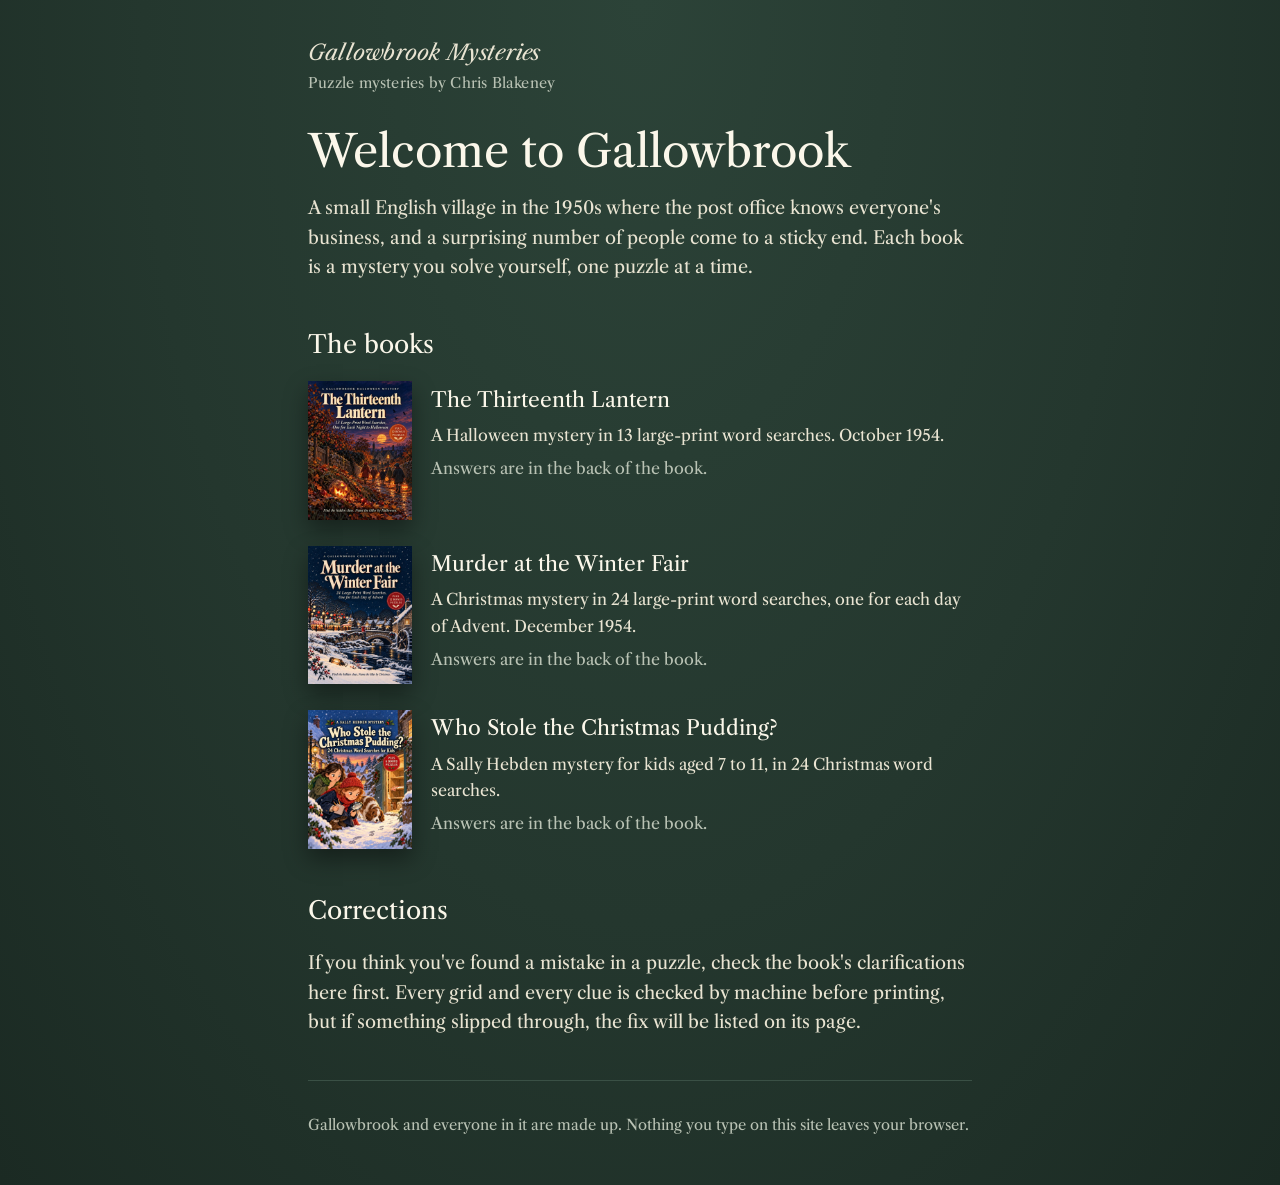
==== index.html @ ea24b93e "Add the Gallowbrook Mysteries hub page Static companion site for the Gallowbrook puzzle mysteries: a" ====
<!doctype html><html lang="en"><head><meta charset="utf-8"><meta name="viewport" content="width=device-width,initial-scale=1">
<title>Gallowbrook Mysteries</title><meta name="description" content="Check your answers, clarifications and news for the Gallowbrook puzzle mysteries by Chris Blakeney.">
<link rel="preconnect" href="https://fonts.googleapis.com"><link rel="preconnect" href="https://fonts.gstatic.com" crossorigin><link href="https://fonts.googleapis.com/css2?family=Courier+Prime:wght@400;700&family=Libre+Caslon+Text:ital,wght@0,400;1,400&display=swap" rel="stylesheet"><link rel="stylesheet" href="assets/site.css"></head><body>
<div class="wrap"><header class="mast"><a href="index.html"><span class="wordmark">Gallowbrook Mysteries<small>Puzzle mysteries by Chris Blakeney</small></span></a></header>
<main><section class="section"><h1 style="font-weight:400;font-size:clamp(2rem,6vw,2.8rem);line-height:1.1;margin:.5rem 0 1rem;color:#fbf7ea">Welcome to Gallowbrook</h1>
<p>A small English village in the 1950s where the post office knows everyone's business, and a surprising number of people come to a sticky end. Each book is a mystery you solve yourself, one puzzle at a time.</p></section>
<section class="section"><h2>The books</h2><div class="books"><article class="book"><img src="assets/thirteenth-lantern.jpg" alt="Cover of The Thirteenth Lantern" width="300" height="400">
<div><h3>The Thirteenth Lantern</h3><p>A Halloween mystery in 13 large-print word searches. October 1954.</p><p class="links"><span class="muted">Answers are in the back of the book.</span></p></div></article><article class="book"><img src="assets/winter-fair.jpg" alt="Cover of Murder at the Winter Fair" width="300" height="400">
<div><h3>Murder at the Winter Fair</h3><p>A Christmas mystery in 24 large-print word searches, one for each day of Advent. December 1954.</p><p class="links"><span class="muted">Answers are in the back of the book.</span></p></div></article><article class="book"><img src="assets/christmas-pudding.jpg" alt="Cover of Who Stole the Christmas Pudding?" width="300" height="400">
<div><h3>Who Stole the Christmas Pudding?</h3><p>A Sally Hebden mystery for kids aged 7 to 11, in 24 Christmas word searches.</p><p class="links"><span class="muted">Answers are in the back of the book.</span></p></div></article></div></section>
<section class="section"><h2>Corrections</h2><p>If you think you've found a mistake in a puzzle, check the book's clarifications here first. Every grid and every clue is checked by machine before printing, but if something slipped through, the fix will be listed on its page.</p></section></main>
<footer>Gallowbrook and everyone in it are made up. Nothing you type on this site leaves your browser.</footer></div></body></html>
---- assets/site.css ----
:root {
  --felt: #24372e;        /* post-office counter baize */
  --felt-deep: #1b2a23;
  --buff: #ede1bf;        /* telegram form */
  --buff-edge: #d9c99c;
  --ink: #1f2b45;         /* blue-black fountain-pen ink */
  --ink-soft: #4a5570;
  --stamp: #a8261f;       /* rubber-stamp red */
  --strip: #f7f1de;       /* pasted tape strips */
  --on-felt: #e9e4d2;
  --on-felt-soft: #b9c2b4;
  --serif: "Libre Caslon Text", Georgia, "Times New Roman", serif;
  --type: "Courier Prime", "Courier New", monospace;
}
* { box-sizing: border-box; }
html { -webkit-text-size-adjust: 100%; }
body {
  margin: 0; background: var(--felt); color: var(--on-felt);
  font-family: var(--serif); font-size: 1.125rem; line-height: 1.65;
  background-image: radial-gradient(ellipse at 50% 0%, #2c4338 0%, var(--felt) 55%, var(--felt-deep) 100%);
  min-height: 100vh;
}
a { color: inherit; text-underline-offset: .18em; }
a:focus-visible, button:focus-visible, input:focus-visible { outline: 3px solid #f2c94c; outline-offset: 3px; }
.wrap { max-width: 44rem; margin: 0 auto; padding: 0 1.25rem; }

/* masthead */
.mast { padding: 2.2rem 0 1.4rem; }
.mast a { text-decoration: none; }
.wordmark { font-style: italic; font-size: 1.35rem; letter-spacing: .01em; color: var(--on-felt); }
.wordmark small { display: block; font-style: normal; font-size: .9rem; color: var(--on-felt-soft); margin-top: .1rem; }

/* case header */
.case-head { display: grid; grid-template-columns: 9.5rem 1fr; gap: 1.6rem; align-items: end; margin: 1rem 0 2.2rem; }
.case-head img { width: 100%; height: auto; display: block; box-shadow: 0 14px 30px rgba(0,0,0,.45); }
.case-head h1 { font-weight: 400; font-size: clamp(2rem, 6vw, 2.9rem); line-height: 1.08; margin: 0 0 .5rem; color: #fbf7ea; }
.case-head p { margin: 0; color: var(--on-felt-soft); max-width: 32rem; }
@media (max-width: 34rem) { .case-head { grid-template-columns: 6.5rem 1fr; gap: 1rem; } }

/* the telegram form */
.telegram {
  background: var(--buff); color: var(--ink); position: relative;
  padding: 1.5rem 1.5rem 1.8rem; margin: 0 0 2.5rem;
  border: 1px solid var(--buff-edge);
  box-shadow: 0 1px 0 #fff8 inset, 0 22px 40px rgba(0,0,0,.35);
}
.telegram::before { /* the printed rule along the top of a telegram form */
  content: ""; position: absolute; left: 1.5rem; right: 1.5rem; top: 3.6rem; border-top: 2px solid var(--ink); opacity: .75;
}
.tg-title { font-family: var(--serif); font-size: 1.6rem; letter-spacing: .32em; margin: 0 0 1.4rem; text-align: center; }
.tg-to { font-family: var(--type); font-size: 1rem; margin: 0 0 1.2rem; color: var(--ink-soft); }
.tg-to b { color: var(--ink); font-weight: 700; }
.field { margin: 0 0 1.1rem; }
.field label { display: block; font-size: 1rem; margin-bottom: .3rem; }
.field input {
  width: 100%; font: 700 1.25rem/1.3 var(--type); color: var(--ink); background: transparent;
  border: 0; border-bottom: 2px dotted var(--ink); padding: .35rem .1rem; border-radius: 0;
}
.field input::placeholder { color: #8d8a7c; font-weight: 400; }
.field .help { font-size: .92rem; color: var(--ink-soft); margin-top: .3rem; }
button.send {
  margin-top: .4rem; font: 700 1.05rem var(--type); letter-spacing: .04em; cursor: pointer;
  background: var(--ink); color: var(--buff); border: 0; padding: .85rem 1.3rem; min-height: 48px;
}
button.send:hover { background: #2c3c60; }

/* reply strips */
.reply { margin-top: 1.6rem; }
.reply[hidden] { display: none; }
.strip {
  display: inline; background: var(--strip); box-decoration-break: clone; -webkit-box-decoration-break: clone;
  font: 700 1.05rem/2.15 var(--type); letter-spacing: .03em; padding: .18rem .45rem; color: var(--ink);
  box-shadow: 0 1px 2px rgba(0,0,0,.18);
}
.reply p { margin: 0 0 .7rem; }
.stamp {
  display: inline-block; margin-top: 1rem; transform: rotate(-4deg);
  border: 3px solid var(--stamp); color: var(--stamp); font: 700 1.3rem var(--type); letter-spacing: .12em;
  padding: .25rem .8rem; opacity: .9;
}
.epilogue { margin-top: 1.6rem; font-family: var(--serif); font-size: 1.12rem; line-height: 1.75; color: var(--ink); }
.epilogue h2 { font-weight: 400; font-size: 1.5rem; margin: 0 0 .8rem; }
.epilogue p { margin: 0 0 1rem; }

/* prose sections on the felt */
.section { margin: 0 0 2.6rem; }
.section h2 { font-weight: 400; font-size: 1.55rem; margin: 0 0 .8rem; color: #fbf7ea; }
.section p, .section li { color: var(--on-felt); }
.section ul { padding-left: 1.2rem; }
.section li { margin-bottom: .55rem; }
.muted { color: var(--on-felt-soft); }

/* book list on the hub */
.books { display: grid; gap: 1.6rem; margin: 1rem 0 2.6rem; }
.book { display: grid; grid-template-columns: 6.5rem 1fr; gap: 1.2rem; align-items: start; }
.book img { width: 100%; height: auto; box-shadow: 0 10px 22px rgba(0,0,0,.4); }
.book h3 { font-weight: 400; font-size: 1.3rem; margin: .1rem 0 .3rem; color: #fbf7ea; }
.book p { margin: 0 0 .4rem; font-size: 1rem; }
.book .links a { margin-right: 1rem; font-size: 1rem; }

footer { padding: 2rem 0 3rem; font-size: .92rem; color: var(--on-felt-soft); border-top: 1px solid #3a5045; }

@media (prefers-reduced-motion: no-preference) {
  .reply.arrive p { animation: tape .4s ease-out both; }
  .reply.arrive p:nth-child(2) { animation-delay: .25s; }
  .reply.arrive p:nth-child(3) { animation-delay: .5s; }
  @keyframes tape { from { opacity: 0; transform: translateY(-4px); } to { opacity: 1; transform: none; } }
}
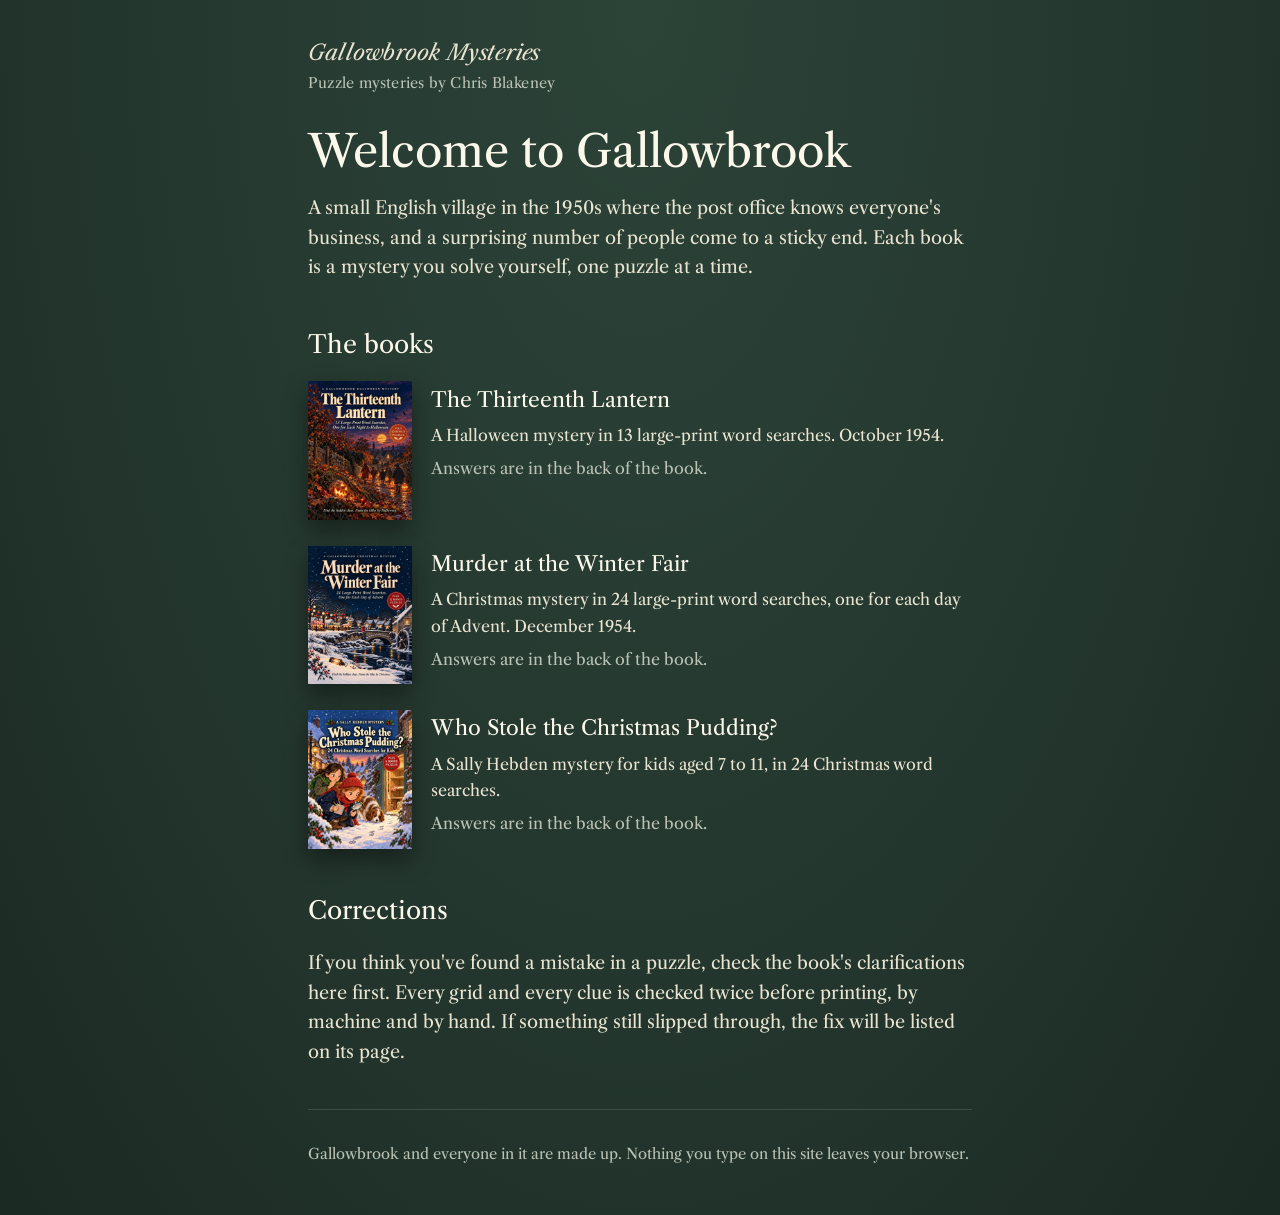
==== commit fa556d36: "Say puzzles are checked by machine and by hand Co-Authored-By: Claude Opus 5.5 <noreply@anthropic.co" ====
--- a/index.html
+++ b/index.html
@@ -8,5 +8,5 @@
 <div><h3>The Thirteenth Lantern</h3><p>A Halloween mystery in 13 large-print word searches. October 1954.</p><p class="links"><span class="muted">Answers are in the back of the book.</span></p></div></article><article class="book"><img src="assets/winter-fair.jpg" alt="Cover of Murder at the Winter Fair" width="300" height="400">
 <div><h3>Murder at the Winter Fair</h3><p>A Christmas mystery in 24 large-print word searches, one for each day of Advent. December 1954.</p><p class="links"><span class="muted">Answers are in the back of the book.</span></p></div></article><article class="book"><img src="assets/christmas-pudding.jpg" alt="Cover of Who Stole the Christmas Pudding?" width="300" height="400">
 <div><h3>Who Stole the Christmas Pudding?</h3><p>A Sally Hebden mystery for kids aged 7 to 11, in 24 Christmas word searches.</p><p class="links"><span class="muted">Answers are in the back of the book.</span></p></div></article></div></section>
-<section class="section"><h2>Corrections</h2><p>If you think you've found a mistake in a puzzle, check the book's clarifications here first. Every grid and every clue is checked by machine before printing, but if something slipped through, the fix will be listed on its page.</p></section></main>
+<section class="section"><h2>Corrections</h2><p>If you think you've found a mistake in a puzzle, check the book's clarifications here first. Every grid and every clue is checked twice before printing, by machine and by hand. If something still slipped through, the fix will be listed on its page.</p></section></main>
 <footer>Gallowbrook and everyone in it are made up. Nothing you type on this site leaves your browser.</footer></div></body></html>
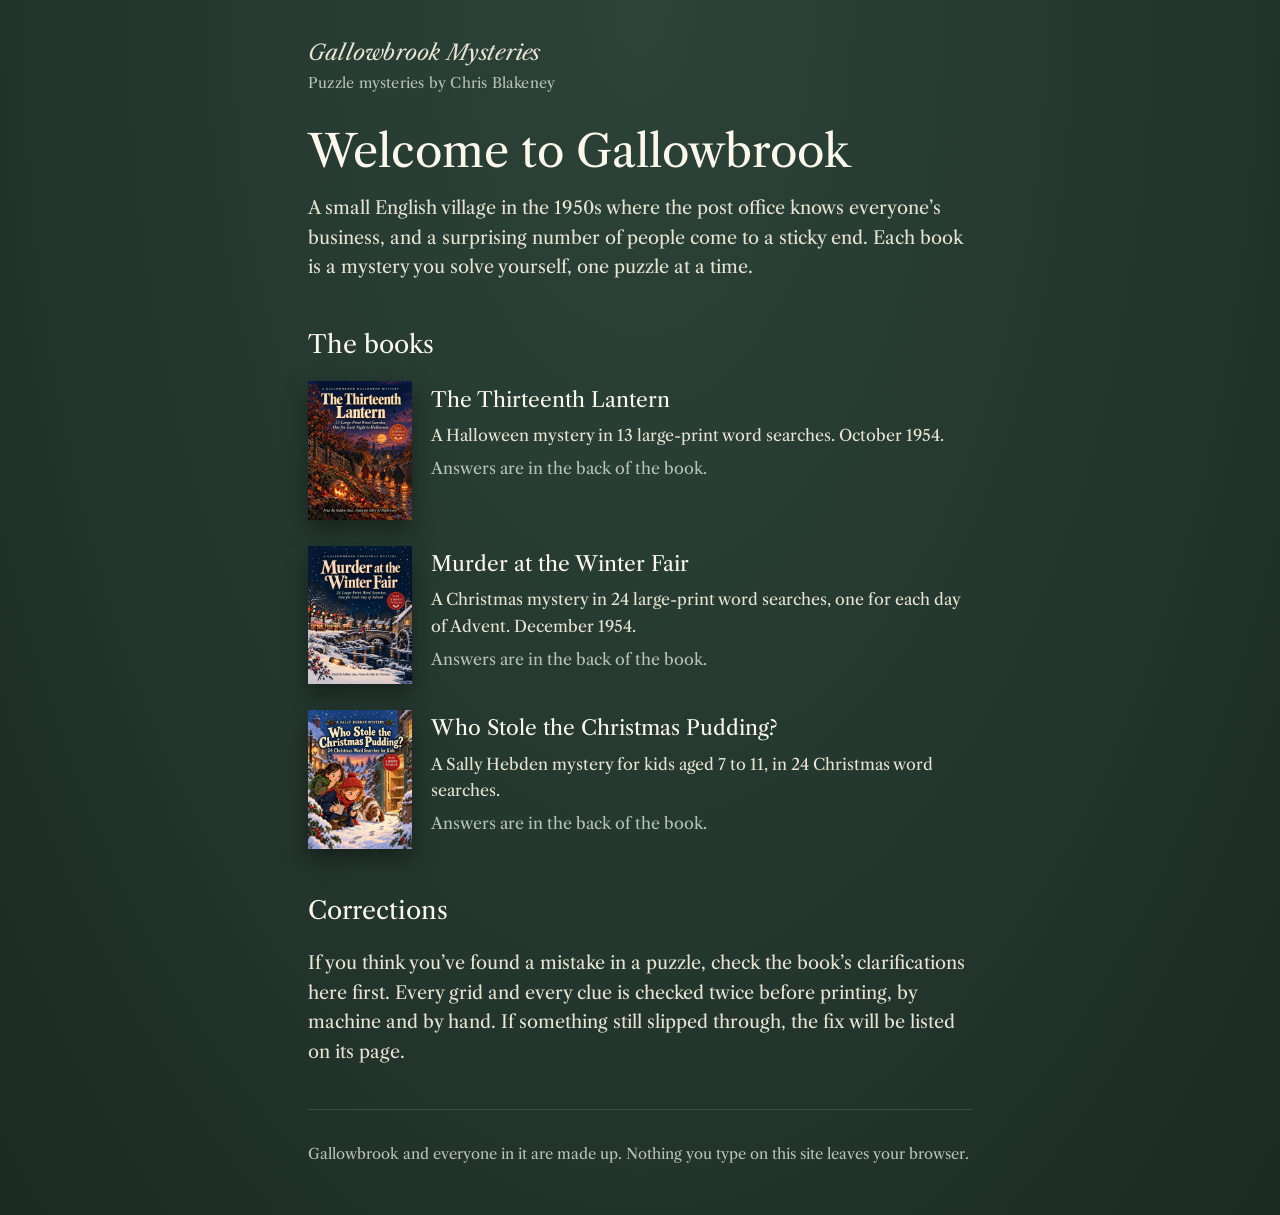
==== commit a3cf9d54: "Harden the answer check and add pages for curious readers The ticket number is now checked against a" ====
--- a/index.html
+++ b/index.html
@@ -1,12 +1,23 @@
 <!doctype html><html lang="en"><head><meta charset="utf-8"><meta name="viewport" content="width=device-width,initial-scale=1">
 <title>Gallowbrook Mysteries</title><meta name="description" content="Check your answers, clarifications and news for the Gallowbrook puzzle mysteries by Chris Blakeney.">
+<meta property="og:title" content="Gallowbrook Mysteries"><meta property="og:description" content="Check your answers, clarifications and news for the Gallowbrook puzzle mysteries by Chris Blakeney.">
 <link rel="preconnect" href="https://fonts.googleapis.com"><link rel="preconnect" href="https://fonts.gstatic.com" crossorigin><link href="https://fonts.googleapis.com/css2?family=Courier+Prime:wght@400;700&family=Libre+Caslon+Text:ital,wght@0,400;1,400&display=swap" rel="stylesheet"><link rel="stylesheet" href="assets/site.css"></head><body>
+<!--
+  GALLOWBROOK POLICE HOUSE · NOTICE TO PERSONS READING THE SOURCE
+  You are the sort of person who holds envelopes up to the lamp. Mrs. Ward approves of you.
+  The answer is not in here. Constable Penn checked. Twice. Then Miss Quayle checked his checking.
+  But since you came all this way: the Starlight Serenaders' drummer has never once played in time,
+  and everybody at the Corn Exchange knows it except the drummer.
+-->
 <div class="wrap"><header class="mast"><a href="index.html"><span class="wordmark">Gallowbrook Mysteries<small>Puzzle mysteries by Chris Blakeney</small></span></a></header>
-<main><section class="section"><h1 style="font-weight:400;font-size:clamp(2rem,6vw,2.8rem);line-height:1.1;margin:.5rem 0 1rem;color:#fbf7ea">Welcome to Gallowbrook</h1>
-<p>A small English village in the 1950s where the post office knows everyone's business, and a surprising number of people come to a sticky end. Each book is a mystery you solve yourself, one puzzle at a time.</p></section>
+<main><section class="section"><h1 class="hub-h">Welcome to Gallowbrook</h1>
+<p>A small English village in the 1950s where the post office knows everyone’s business, and a surprising number of people come to a sticky end. Each book is a mystery you solve yourself, one puzzle at a time.</p></section>
 <section class="section"><h2>The books</h2><div class="books"><article class="book"><img src="assets/thirteenth-lantern.jpg" alt="Cover of The Thirteenth Lantern" width="300" height="400">
 <div><h3>The Thirteenth Lantern</h3><p>A Halloween mystery in 13 large-print word searches. October 1954.</p><p class="links"><span class="muted">Answers are in the back of the book.</span></p></div></article><article class="book"><img src="assets/winter-fair.jpg" alt="Cover of Murder at the Winter Fair" width="300" height="400">
 <div><h3>Murder at the Winter Fair</h3><p>A Christmas mystery in 24 large-print word searches, one for each day of Advent. December 1954.</p><p class="links"><span class="muted">Answers are in the back of the book.</span></p></div></article><article class="book"><img src="assets/christmas-pudding.jpg" alt="Cover of Who Stole the Christmas Pudding?" width="300" height="400">
 <div><h3>Who Stole the Christmas Pudding?</h3><p>A Sally Hebden mystery for kids aged 7 to 11, in 24 Christmas word searches.</p><p class="links"><span class="muted">Answers are in the back of the book.</span></p></div></article></div></section>
-<section class="section"><h2>Corrections</h2><p>If you think you've found a mistake in a puzzle, check the book's clarifications here first. Every grid and every clue is checked twice before printing, by machine and by hand. If something still slipped through, the fix will be listed on its page.</p></section></main>
-<footer>Gallowbrook and everyone in it are made up. Nothing you type on this site leaves your browser.</footer></div></body></html>+<section class="section"><h2>Corrections</h2><p>If you think you’ve found a mistake in a puzzle, check the book’s clarifications here first. Every grid and every clue is checked twice before printing, by machine and by hand. If something still slipped through, the fix will be listed on its page.</p></section></main>
+<footer>Gallowbrook and everyone in it are made up. Nothing you type on this site leaves your browser.</footer></div><script>console.log("%cGALLOWBROOK POLICE HOUSE", "font:bold 16px 'Courier Prime',monospace;color:#a8261f");
+console.log("%cReading the console, are we? Mrs. Ward does this with postmarks.\nThere is no answer in here, but there is a kettle on at the post office.\nTry: gallowbrook.knock()", "font:13px 'Courier Prime',monospace");
+window.gallowbrook = { knock: function () { console.log("Constable Penn opens the door a crack. \"If it's about the answers, Mrs. Ward's confiscated them. If it's about the biscuits, so has she.\"\nTry: gallowbrook.drawer()"); },
+  drawer: function () { console.log("In the Police House desk drawer: one dance card (unsigned), one bicycle clip, and a note in Mrs. Ward's hand:\n\"A line in a book isn't a person, Tobias.\""); } };</script></body></html>
--- a/assets/site.css
+++ b/assets/site.css
@@ -1,3 +1,4 @@
+/* Hester Quayle's rule for this stylesheet, as for her door: nobody gets past without signing. */
 :root {
   --felt: #24372e;        /* post-office counter baize */
   --felt-deep: #1b2a23;
@@ -106,3 +107,22 @@
   .reply.arrive p:nth-child(3) { animation-delay: .5s; }
   @keyframes tape { from { opacity: 0; transform: translateY(-4px); } to { opacity: 1; transform: none; } }
 }
+
+.kicker { font-family: var(--type); font-size: .95rem; letter-spacing: .06em; color: var(--on-felt-soft); margin: 0 0 .4rem; }
+.hub-h { font-weight: 400; font-size: clamp(2rem, 6vw, 2.8rem); line-height: 1.1; margin: .5rem 0 1rem; color: #fbf7ea; }
+.btn { display: inline-block; font: 700 1rem var(--type); color: var(--buff); background: var(--ink); text-decoration: none; padding: .7rem 1.1rem; margin: .4rem .5rem .4rem 0; min-height: 44px; }
+.section .btn { background: var(--buff); color: var(--ink); }
+.solved { margin-top: 1.8rem; padding-top: 1.4rem; border-top: 2px dashed var(--ink-soft); }
+.solved-h { font-size: 1.4rem; margin: 0 0 .4rem; }
+.solved .field input { font-weight: 400; }
+.pick, .lookup input { font: 1.1rem var(--type); padding: .6rem .7rem; background: var(--buff); color: var(--ink); border: 0; min-height: 44px; }
+.lookup { display: flex; gap: .6rem; flex-wrap: wrap; }
+.lookup input { flex: 1 1 10rem; }
+.help-card { background: var(--buff); color: var(--ink); padding: 1.1rem 1.3rem; box-shadow: 0 14px 28px rgba(0,0,0,.3); }
+.help-card p { color: var(--ink); margin: 0 0 .7rem; }
+.rule-clue { font: 700 1rem var(--type); letter-spacing: .04em; background: var(--strip); display: inline-block; padding: .2rem .5rem; }
+.count { font-family: var(--type); }
+.rules li { margin-bottom: .4rem; }
+.sr { position: absolute; width: 1px; height: 1px; overflow: hidden; clip: rect(0 0 0 0); }
+
+.telegram .muted { color: var(--ink-soft); }
